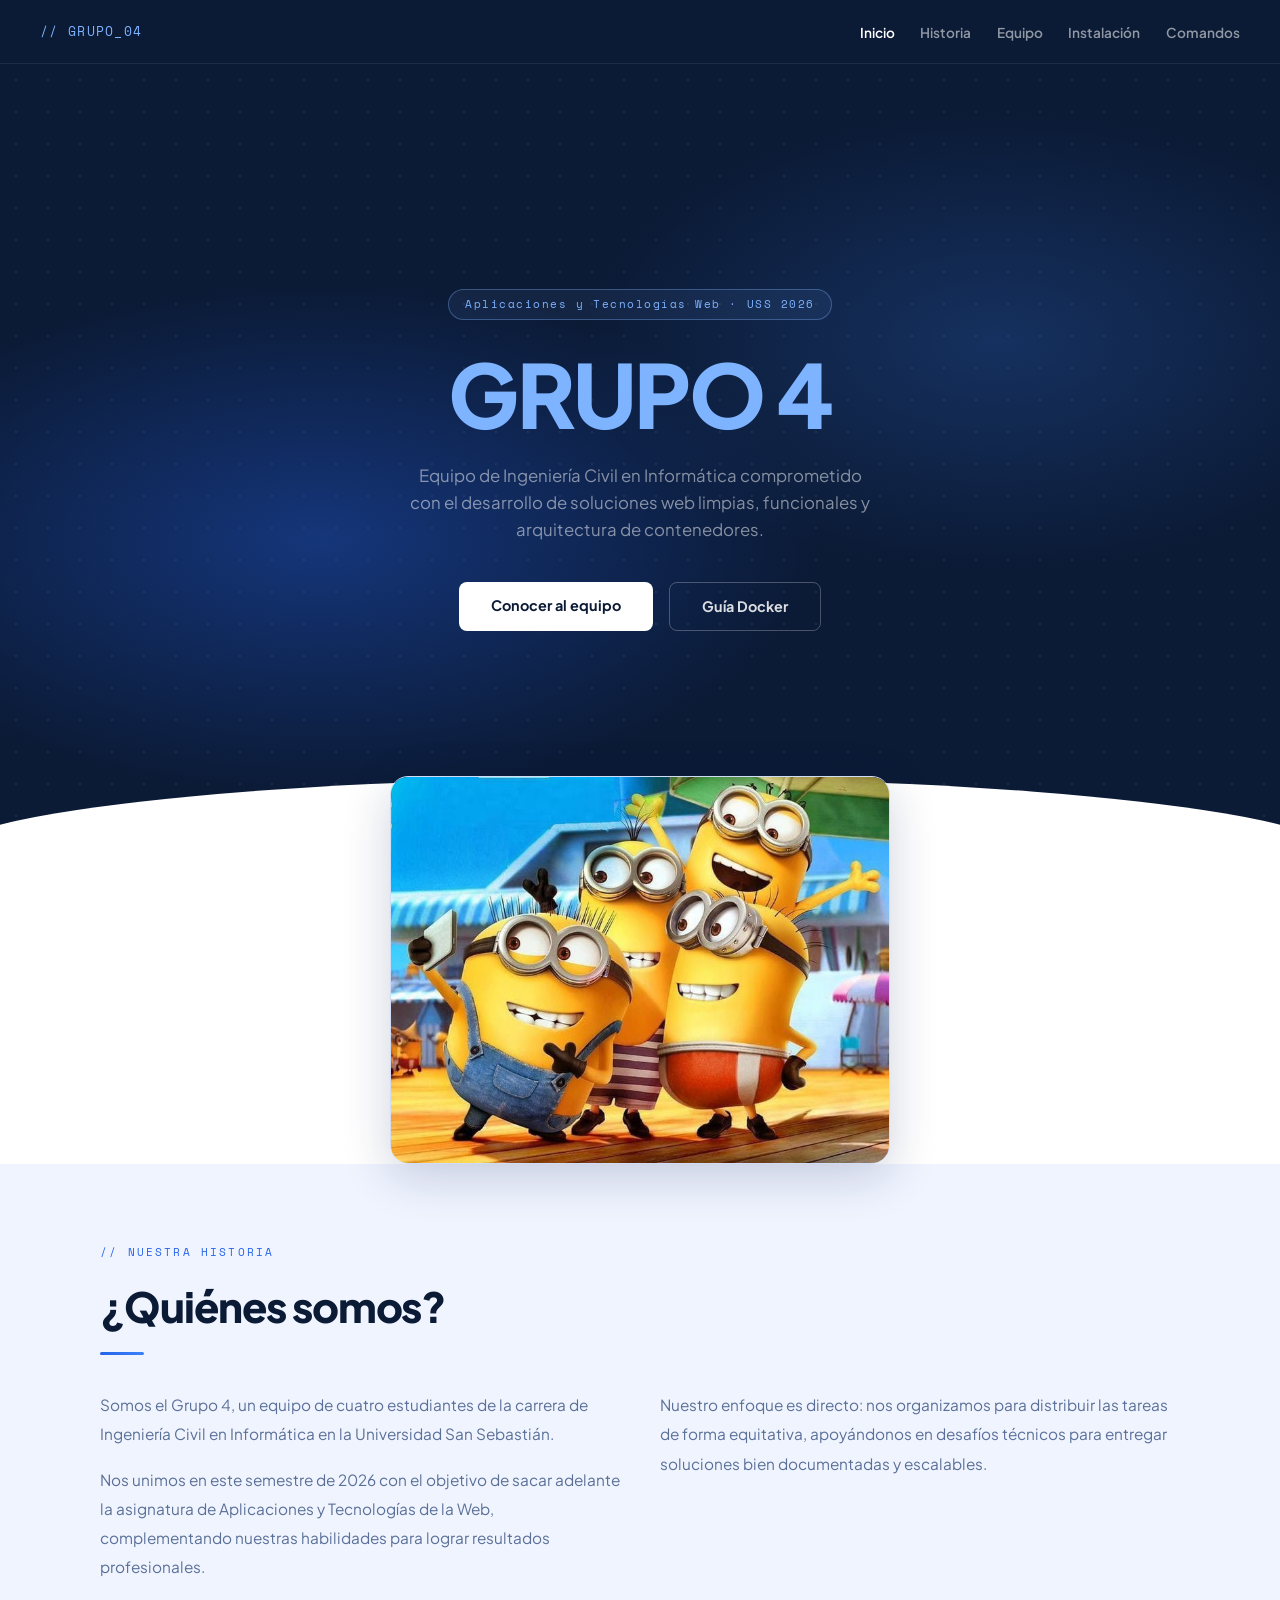
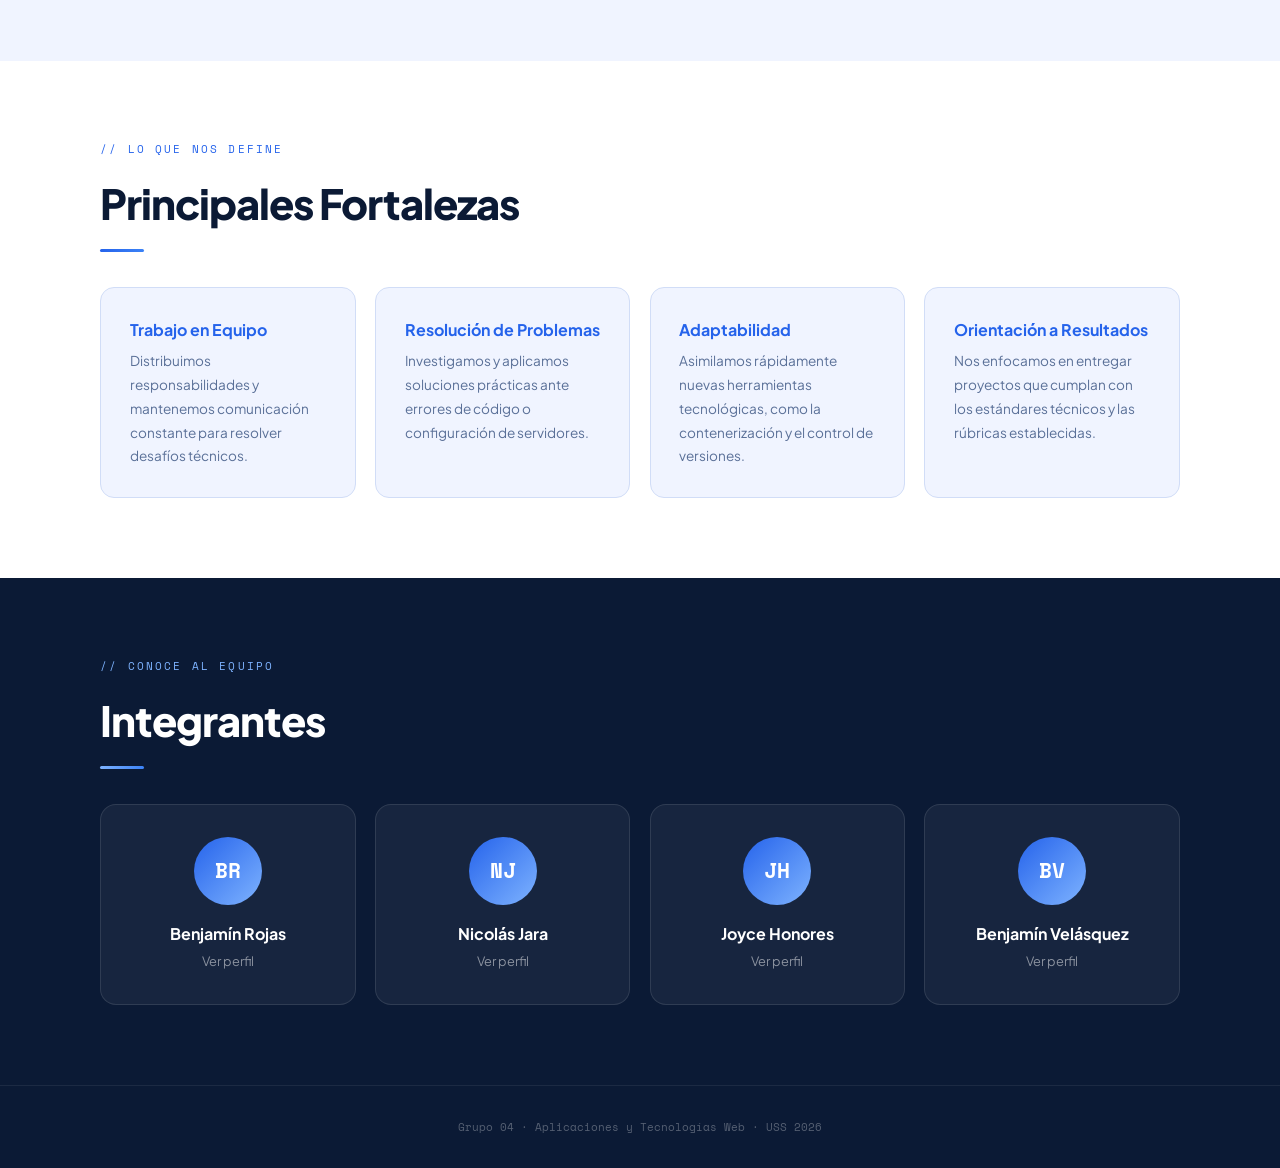
==== docker-lab-web/index.html.html @ 208f200e "Add files via upload" ====
<!DOCTYPE html>
<html lang="es">
<head>
  <meta charset="UTF-8" />
  <meta name="viewport" content="width=device-width, initial-scale=1.0"/>
  <title>Grupo 4 – Aplicaciones y Tecnologías Web</title>
  <link rel="preconnect" href="https://fonts.googleapis.com">
  <link href="https://fonts.googleapis.com/css2?family=Space+Mono:wght@400;700&family=Plus+Jakarta+Sans:wght@400;500;600;700;800&display=swap" rel="stylesheet">
  <link rel="stylesheet" href="css/main.css">
</head>
<body>

  <nav>
    <span class="nav-logo">// GRUPO_04</span>
    <ul class="nav-links">
      <li><a href="index.html" class="active">Inicio</a></li>
      <li><a href="#historia">Historia</a></li>
      <li><a href="#integrantes">Equipo</a></li>
      <li><a href="pages/docker-install.html">Instalación</a></li>
      <li><a href="pages\docker-comands.html.html">Comandos</a></li>
    </ul>
  </nav>

  <section class="hero">
    <div class="hero-grid"></div>
    <div class="hero-glow"></div>
    <div class="hero-inner">
      <span class="badge">Aplicaciones y Tecnologías Web · USS 2026</span>
      <h1><span class="highlight">GRUPO 4</span></h1>
      <p class="hero-sub">Equipo de Ingeniería Civil en Informática comprometido con el desarrollo de soluciones web limpias, funcionales y arquitectura de contenedores.</p>
      <div class="hero-cta">
        <a href="#integrantes" class="btn btn-primary">Conocer al equipo</a>
        <a href="pages/docker-install.html" class="btn btn-ghost">Guía Docker</a>
      </div>
    </div>
  </section>

<div class="photo-section" style="padding: 0 2rem; margin-top: -80px; position: relative; z-index: 10;">
  <div class="team-photo-wrap" style="max-width: 500px; margin: 0 auto; border-radius: 18px; overflow: hidden; box-shadow: 0 12px 48px rgba(15,37,84,0.2);">
    <img src="img\foto-equipo.jpg.jpg" alt="Fotografía Grupo 4" style="width: 100%; height: auto; display: block;">
  </div>
</div>
  <section id="historia">
    <div class="container">
      <p class="section-label">// nuestra historia</p>
      <h2>¿Quiénes somos?</h2>
      <div class="divider"></div>
      <div class="historia-grid">
        <div class="historia-text">
          <p>Somos el Grupo 4, un equipo de cuatro estudiantes de la carrera de Ingeniería Civil en Informática en la Universidad San Sebastián.</p>
          <p>Nos unimos en este semestre de 2026 con el objetivo de sacar adelante la asignatura de Aplicaciones y Tecnologías de la Web, complementando nuestras habilidades para lograr resultados profesionales.</p>
        </div>
        <div class="historia-text">
          <p>Nuestro enfoque es directo: nos organizamos para distribuir las tareas de forma equitativa, apoyándonos en desafíos técnicos para entregar soluciones bien documentadas y escalables.</p>
        </div>
      </div>
    </div>
  </section>

  <section id="fortalezas">
    <div class="container">
      <p class="section-label">// lo que nos define</p>
      <h2>Principales Fortalezas</h2>
      <div class="divider"></div>
      <div class="fortalezas-grid">
        <div class="fortaleza-card">
          <h3>Trabajo en Equipo</h3>
          <p>Distribuimos responsabilidades y mantenemos comunicación constante para resolver desafíos técnicos.</p>
        </div>
        <div class="fortaleza-card">
          <h3>Resolución de Problemas</h3>
          <p>Investigamos y aplicamos soluciones prácticas ante errores de código o configuración de servidores.</p>
        </div>
        <div class="fortaleza-card">
          <h3>Adaptabilidad</h3>
          <p>Asimilamos rápidamente nuevas herramientas tecnológicas, como la contenerización y el control de versiones.</p>
        </div>
        <div class="fortaleza-card">
          <h3>Orientación a Resultados</h3>
          <p>Nos enfocamos en entregar proyectos que cumplan con los estándares técnicos y las rúbricas establecidas.</p>
        </div>
      </div>
    </div>
  </section>

  <section id="integrantes">
    <div class="container">
      <p class="section-label">// conoce al equipo</p>
      <h2>Integrantes</h2>
      <div class="divider"></div>
      <div class="members-grid">
        <a href="pages/benjamin.html" class="member-card">
          <div class="member-avatar">BR</div>
          <h3>Benjamín Rojas</h3>
          <p>Ver perfil</p>
        </a>
        <a href="pages/nicolas.html" class="member-card">
          <div class="member-avatar">NJ</div>
          <h3>Nicolás Jara</h3>
          <p>Ver perfil</p>
        </a>
        <a href="pages/joyce.html" class="member-card">
          <div class="member-avatar">JH</div>
          <h3>Joyce Honores</h3>
          <p>Ver perfil</p>
        </a>
        <a href="pages/benjamin-v.html" class="member-card">
          <div class="member-avatar">BV</div>
          <h3>Benjamín Velásquez</h3>
          <p>Ver perfil</p>
        </a>
      </div>
    </div>
  </section>

  <footer>
    <p>Grupo 04 · Aplicaciones y Tecnologías Web · USS 2026</p>
  </footer>

</body>
<html lang="es">
<head>
  <meta charset="UTF-8" />
  <meta name="viewport" content="width=device-width, initial-scale=1.0"/>
  <title>Instalación Docker – Grupo 4</title>
  <link rel="preconnect" href="https://fonts.googleapis.com">
  <link href="https://fonts.googleapis.com/css2?family=Space+Mono:wght@400;700&family=Plus+Jakarta+Sans:wght@400;500;600;700;800&display=swap" rel="stylesheet">
  <link rel="stylesheet" href="../css/main.css">
  <style>
    /* Estilos específicos para bloques de código que no estaban en main.css */
    pre {
      background: var(--navy-deep);
      color: #7eb3ff;
      padding: 1.5rem;
      border-radius: 12px;
      overflow-x: auto;
      font-family: 'Space Mono', monospace;
      font-size: 0.9rem;
      border: 1px solid rgba(126, 179, 255, 0.2);
      margin: 1.5rem 0;
    }
    .step-number {
      color: var(--accent-bright);
      font-weight: 800;
      margin-right: 10px;
    }
    .install-card {
      background: var(--white);
      border: 1px solid var(--border);
      border-radius: 14px;
      padding: 2rem;
      margin-bottom: 2rem;
    }
  </style>
</head>
<body>
---- docker-lab-web/css/main.css ----
:root {
  --navy-deep:  #0b1a35;
  --navy:       #0f2554;
  --navy-mid:   #1a3a6e;
  --accent:     #2563eb;
  --accent-bright: #3b82f6;
  --white:      #ffffff;
  --off-white:  #f0f4ff;
  --border:     #d1ddf7;
  --text:       #1e2a45;
  --muted:      #5a7098;
}
*, *::before, *::after { box-sizing: border-box; margin: 0; padding: 0; }
html { scroll-behavior: smooth; }
body {
  background: var(--white);
  color: var(--text);
  font-family: 'Plus Jakarta Sans', sans-serif;
  line-height: 1.6;
  overflow-x: hidden;
}

nav {
  position: sticky; top: 0; z-index: 100;
  display: flex; align-items: center; justify-content: space-between;
  padding: 0 2.5rem; height: 64px;
  background: var(--navy-deep);
  border-bottom: 1px solid rgba(255,255,255,.08);
}
.nav-logo { font-family: 'Space Mono', monospace; font-size: .82rem; color: #7eb3ff; letter-spacing: .1em; }
.nav-links { display: flex; gap: 1.6rem; list-style: none; }
.nav-links a { text-decoration: none; font-size: .85rem; font-weight: 600; color: rgba(255,255,255,.55); transition: color .2s; }
.nav-links a:hover, .nav-links a.active { color: #fff; }

.hero {
  position: relative;
  background: var(--navy-deep);
  min-height: 88vh;
  display: flex; align-items: center; justify-content: center;
  text-align: center; padding: 5rem 2rem; overflow: hidden;
}
.hero::after {
  content: ''; position: absolute; bottom: -2px; left: 0; right: 0;
  height: 80px; background: var(--white);
  clip-path: ellipse(55% 100% at 50% 100%);
}
.hero-grid {
  position: absolute; inset: 0;
  background-image: radial-gradient(rgba(255,255,255,.07) 1px, transparent 1px);
  background-size: 32px 32px;
}
.hero-glow {
  position: absolute; inset: 0;
  background:
    radial-gradient(ellipse 60% 50% at 25% 60%, rgba(37,99,235,.38) 0%, transparent 65%),
    radial-gradient(ellipse 50% 45% at 78% 35%, rgba(59,130,246,.22) 0%, transparent 65%);
}
.hero-inner { position: relative; z-index: 1; max-width: 740px; }
.badge {
  font-family: 'Space Mono', monospace; font-size: .68rem; letter-spacing: .14em;
  color: #7eb3ff; border: 1px solid rgba(126,179,255,.35);
  background: rgba(126,179,255,.08); padding: .35rem 1rem; border-radius: 999px;
  margin-bottom: 1.8rem; animation: fadeUp .5s ease both;
  display: inline-block;
}
.hero h1 {
  font-size: clamp(3rem, 8vw, 5.5rem); font-weight: 800;
  line-height: 1.05; letter-spacing: -.03em; color: var(--white);
  animation: fadeUp .6s .08s ease both;
}
.hero h1 .highlight { color: #7eb3ff; }
.hero-sub {
  margin-top: 1.4rem; font-size: 1.05rem; color: rgba(255,255,255,.5);
  max-width: 460px; margin-inline: auto; animation: fadeUp .6s .16s ease both;
}
.hero-cta {
  margin-top: 2.4rem; display: flex; gap: 1rem; justify-content: center;
  flex-wrap: wrap; animation: fadeUp .6s .24s ease both;
}
.btn {
  display: inline-block; padding: .75rem 2rem; border-radius: 8px;
  font-size: .9rem; font-weight: 700; text-decoration: none; transition: transform .2s, box-shadow .2s;
}
.btn-primary { background: var(--white); color: var(--navy-deep); }
.btn-primary:hover { transform: translateY(-2px); box-shadow: 0 8px 28px rgba(0,0,0,.25); }
.btn-ghost { border: 1px solid rgba(255,255,255,.25); color: rgba(255,255,255,.85); background: transparent; }
.btn-ghost:hover { background: rgba(255,255,255,.08); transform: translateY(-2px); }
@keyframes fadeUp { from { opacity:0; transform:translateY(18px); } to { opacity:1; transform:translateY(0); } }

section { padding: 5rem 2rem; }
.container { max-width: 1080px; margin: 0 auto; }
.section-label { font-family: 'Space Mono', monospace; font-size: .68rem; letter-spacing: .2em; color: var(--accent); text-transform: uppercase; margin-bottom: .7rem; }
h2 { font-size: clamp(1.8rem,4vw,2.6rem); font-weight: 800; letter-spacing: -.025em; color: var(--navy-deep); margin-bottom: .8rem; }
.divider { width: 44px; height: 3px; background: linear-gradient(90deg, var(--accent), var(--accent-bright)); border-radius: 2px; margin-bottom: 2.2rem; }

.photo-section { padding: 0 2rem; margin-top: -1rem; }
.team-photo-wrap { max-width: 1080px; margin: 0 auto; border-radius: 18px; border: 1px solid var(--border); overflow: hidden; box-shadow: 0 12px 48px rgba(15,37,84,.1); }
.team-photo-placeholder { width:100%; aspect-ratio:16/5; background:var(--off-white); display:flex; flex-direction:column; align-items:center; justify-content:center; gap:.6rem; color:var(--muted); }
.team-photo-placeholder p { font-family:'Space Mono',monospace; font-size:.72rem; letter-spacing:.08em; }

#historia { background: var(--off-white); }
.historia-grid { display:grid; grid-template-columns:1fr 1fr; gap:2.5rem; margin-top:1rem; }
@media (max-width:680px) { .historia-grid { grid-template-columns:1fr; } }
.historia-text { font-size:.96rem; color:var(--muted); line-height:1.9; }
.historia-text p + p { margin-top:1rem; }
.historia-text strong { color:var(--text); }

#fortalezas { background: var(--white); }
.fortalezas-grid { display:grid; grid-template-columns:repeat(auto-fit,minmax(220px,1fr)); gap:1.2rem; margin-top:.5rem; }
.fortaleza-card { background:var(--off-white); border:1px solid var(--border); border-radius:14px; padding:1.8rem; transition:border-color .25s,transform .25s,box-shadow .25s; }
.fortaleza-card:hover { border-color:var(--accent-bright); transform:translateY(-4px); box-shadow:0 8px 30px rgba(37,99,235,.1); }
.fortaleza-card h3 { font-size:1rem; font-weight:700; margin-bottom:.4rem; color:var(--accent); }
.fortaleza-card p { font-size:.85rem; color:var(--muted); line-height:1.75; }

#integrantes { background: var(--navy-deep); }
#integrantes h2 { color:var(--white); }
#integrantes .section-label { color:#7eb3ff; }
#integrantes .divider { background:linear-gradient(90deg,#7eb3ff,#3b82f6); }
.members-grid { display:grid; grid-template-columns:repeat(auto-fit,minmax(210px,1fr)); gap:1.2rem; margin-top:.5rem; }
.member-card { background:rgba(255,255,255,.05); border:1px solid rgba(255,255,255,.1); border-radius:16px; padding:2rem 1.5rem; text-align:center; text-decoration:none; color:var(--white); transition:background .25s,border-color .25s,transform .25s; display:block; }
.member-card:hover { background:rgba(255,255,255,.1); border-color:#7eb3ff; transform:translateY(-5px); }
.member-avatar { width:68px; height:68px; border-radius:50%; background:linear-gradient(135deg,var(--accent),#7eb3ff); display:flex; align-items:center; justify-content:center; font-weight:800; font-size:1.3rem; color:#fff; margin:0 auto 1rem; font-family:'Space Mono',monospace; }
.member-card h3 { font-size:1rem; font-weight:700; margin-bottom:.3rem; }
.member-card p { font-size:.8rem; color:rgba(255,255,255,.5); }
.member-link-hint { margin-top:.9rem; font-size:.72rem; font-family:'Space Mono',monospace; color:#7eb3ff; opacity:0; transition:opacity .2s; }
.member-card:hover .member-link-hint { opacity:1; }

footer { background:var(--navy-deep); border-top:1px solid rgba(255,255,255,.07); padding:2rem; text-align:center; font-family:'Space Mono',monospace; font-size:.7rem; color:rgba(255,255,255,.3); }
footer span { color:#7eb3ff; }
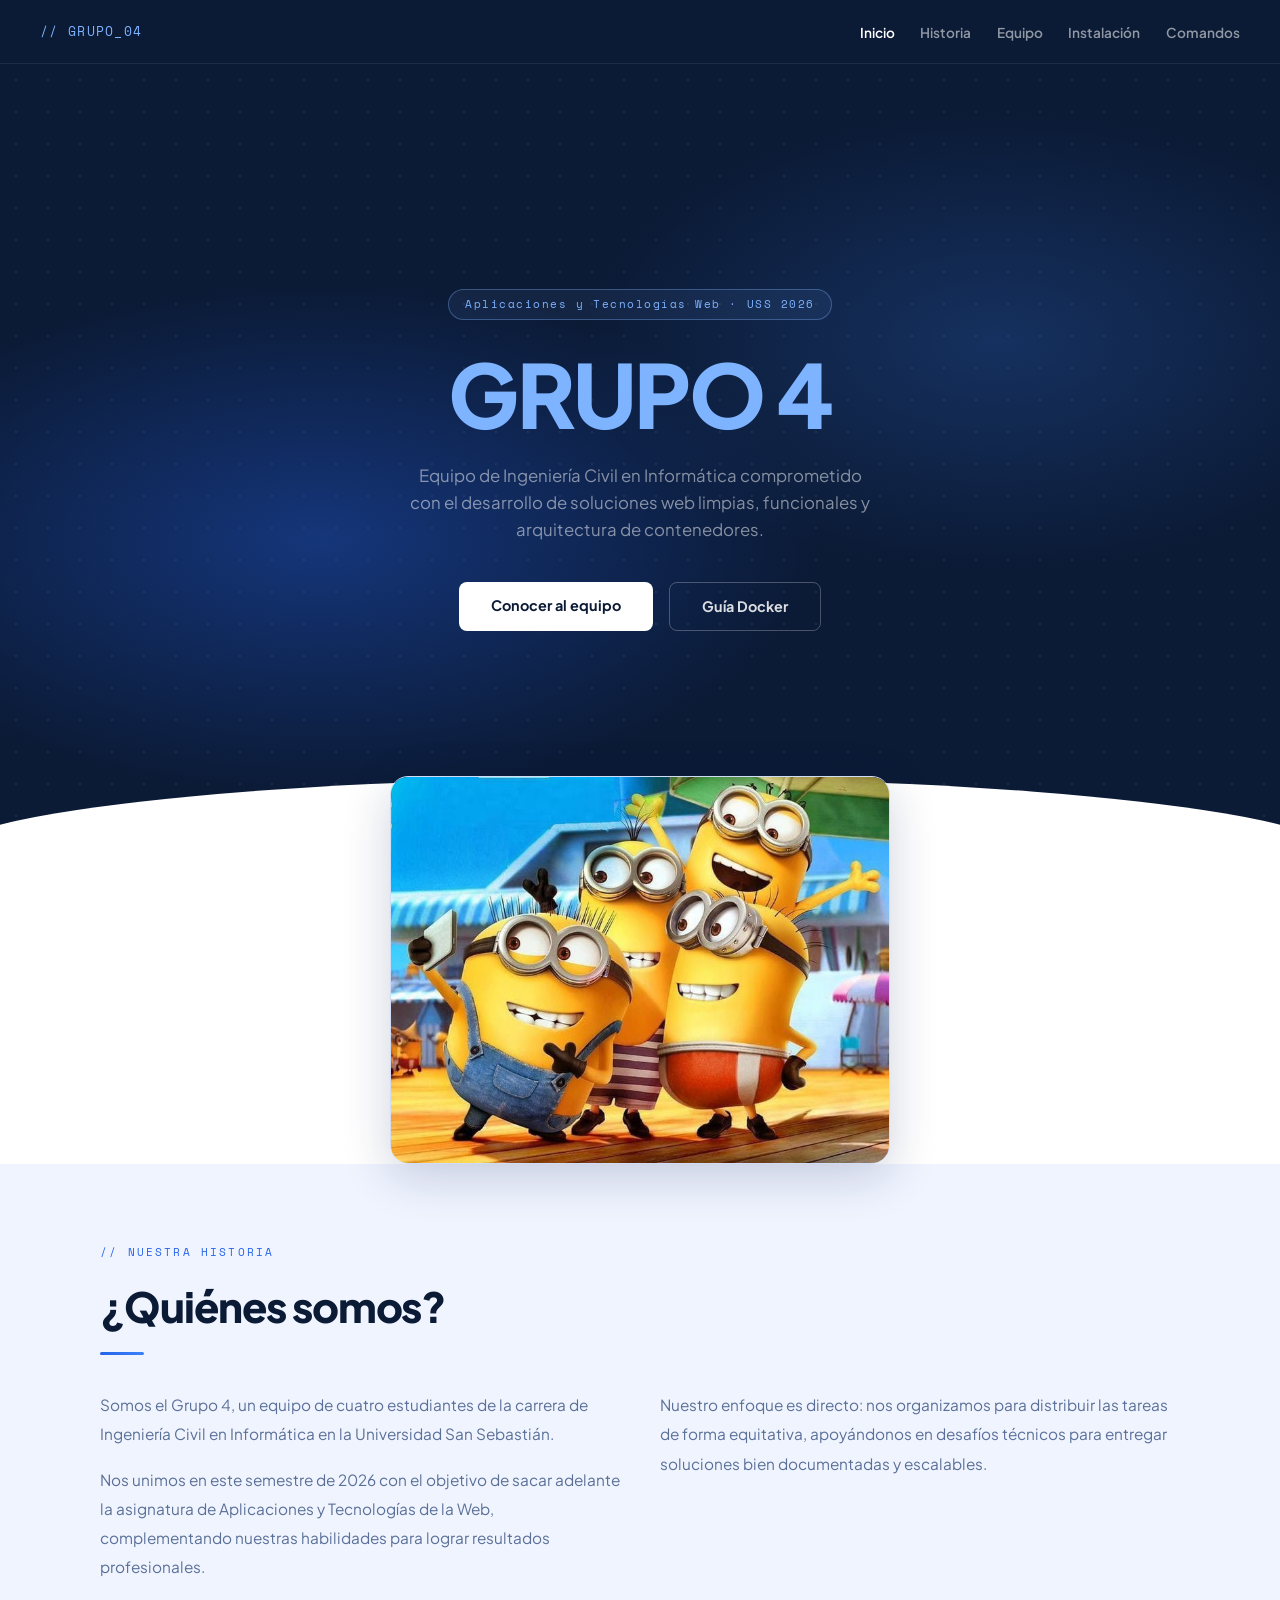
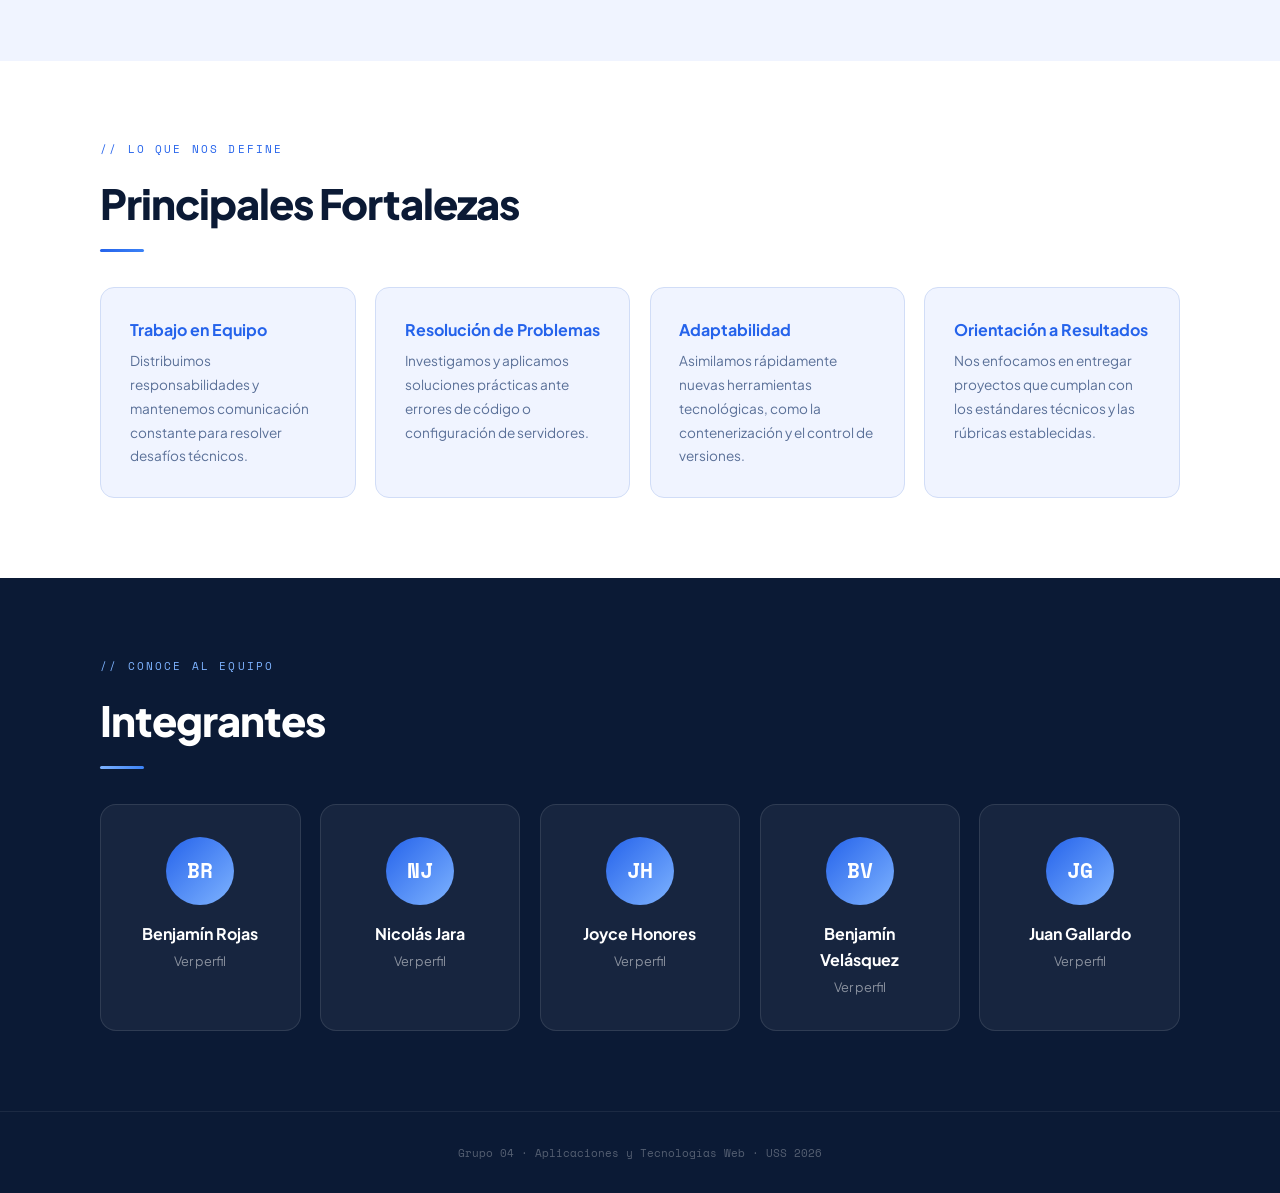
==== commit a73d5311: "Parte de Juan Gallardo" ====
--- a/docker-lab-web/index.html.html
+++ b/docker-lab-web/index.html.html
@@ -109,6 +109,11 @@
           <h3>Benjamín Velásquez</h3>
           <p>Ver perfil</p>
         </a>
+        <a href="pages/juan.html" class="member-card">
+          <div class="member-avatar">JG</div>
+          <h3>Juan Gallardo</h3>
+          <p>Ver perfil</p>
+        </a>
       </div>
     </div>
   </section>
--- a/docker-lab-web/css/main.css
+++ b/docker-lab-web/css/main.css
@@ -1,17 +1,28 @@
 :root {
-  --navy-deep:  #0b1a35;
-  --navy:       #0f2554;
-  --navy-mid:   #1a3a6e;
-  --accent:     #2563eb;
+  --navy-deep: #0b1a35;
+  --navy: #0f2554;
+  --navy-mid: #1a3a6e;
+  --accent: #2563eb;
   --accent-bright: #3b82f6;
-  --white:      #ffffff;
-  --off-white:  #f0f4ff;
-  --border:     #d1ddf7;
-  --text:       #1e2a45;
-  --muted:      #5a7098;
-}
-*, *::before, *::after { box-sizing: border-box; margin: 0; padding: 0; }
-html { scroll-behavior: smooth; }
+  --white: #ffffff;
+  --off-white: #f0f4ff;
+  --border: #d1ddf7;
+  --text: #1e2a45;
+  --muted: #5a7098;
+}
+
+*,
+*::before,
+*::after {
+  box-sizing: border-box;
+  margin: 0;
+  padding: 0;
+}
+
+html {
+  scroll-behavior: smooth;
+}
+
 body {
   background: var(--white);
   color: var(--text);
@@ -21,109 +32,401 @@
 }
 
 nav {
-  position: sticky; top: 0; z-index: 100;
-  display: flex; align-items: center; justify-content: space-between;
-  padding: 0 2.5rem; height: 64px;
+  position: sticky;
+  top: 0;
+  z-index: 100;
+  display: flex;
+  align-items: center;
+  justify-content: space-between;
+  padding: 0 2.5rem;
+  height: 64px;
   background: var(--navy-deep);
-  border-bottom: 1px solid rgba(255,255,255,.08);
-}
-.nav-logo { font-family: 'Space Mono', monospace; font-size: .82rem; color: #7eb3ff; letter-spacing: .1em; }
-.nav-links { display: flex; gap: 1.6rem; list-style: none; }
-.nav-links a { text-decoration: none; font-size: .85rem; font-weight: 600; color: rgba(255,255,255,.55); transition: color .2s; }
-.nav-links a:hover, .nav-links a.active { color: #fff; }
+  border-bottom: 1px solid rgba(255, 255, 255, .08);
+}
+
+.nav-logo {
+  font-family: 'Space Mono', monospace;
+  font-size: .82rem;
+  color: #7eb3ff;
+  letter-spacing: .1em;
+}
+
+.nav-links {
+  display: flex;
+  gap: 1.6rem;
+  list-style: none;
+}
+
+.nav-links a {
+  text-decoration: none;
+  font-size: .85rem;
+  font-weight: 600;
+  color: rgba(255, 255, 255, .55);
+  transition: color .2s;
+}
+
+.nav-links a:hover,
+.nav-links a.active {
+  color: #fff;
+}
 
 .hero {
   position: relative;
   background: var(--navy-deep);
   min-height: 88vh;
-  display: flex; align-items: center; justify-content: center;
-  text-align: center; padding: 5rem 2rem; overflow: hidden;
-}
+  display: flex;
+  align-items: center;
+  justify-content: center;
+  text-align: center;
+  padding: 5rem 2rem;
+  overflow: hidden;
+}
+
 .hero::after {
-  content: ''; position: absolute; bottom: -2px; left: 0; right: 0;
-  height: 80px; background: var(--white);
+  content: '';
+  position: absolute;
+  bottom: -2px;
+  left: 0;
+  right: 0;
+  height: 80px;
+  background: var(--white);
   clip-path: ellipse(55% 100% at 50% 100%);
 }
+
 .hero-grid {
-  position: absolute; inset: 0;
-  background-image: radial-gradient(rgba(255,255,255,.07) 1px, transparent 1px);
+  position: absolute;
+  inset: 0;
+  background-image: radial-gradient(rgba(255, 255, 255, .07) 1px, transparent 1px);
   background-size: 32px 32px;
 }
+
 .hero-glow {
-  position: absolute; inset: 0;
+  position: absolute;
+  inset: 0;
   background:
-    radial-gradient(ellipse 60% 50% at 25% 60%, rgba(37,99,235,.38) 0%, transparent 65%),
-    radial-gradient(ellipse 50% 45% at 78% 35%, rgba(59,130,246,.22) 0%, transparent 65%);
-}
-.hero-inner { position: relative; z-index: 1; max-width: 740px; }
+    radial-gradient(ellipse 60% 50% at 25% 60%, rgba(37, 99, 235, .38) 0%, transparent 65%),
+    radial-gradient(ellipse 50% 45% at 78% 35%, rgba(59, 130, 246, .22) 0%, transparent 65%);
+}
+
+.hero-inner {
+  position: relative;
+  z-index: 1;
+  max-width: 740px;
+}
+
 .badge {
-  font-family: 'Space Mono', monospace; font-size: .68rem; letter-spacing: .14em;
-  color: #7eb3ff; border: 1px solid rgba(126,179,255,.35);
-  background: rgba(126,179,255,.08); padding: .35rem 1rem; border-radius: 999px;
-  margin-bottom: 1.8rem; animation: fadeUp .5s ease both;
+  font-family: 'Space Mono', monospace;
+  font-size: .68rem;
+  letter-spacing: .14em;
+  color: #7eb3ff;
+  border: 1px solid rgba(126, 179, 255, .35);
+  background: rgba(126, 179, 255, .08);
+  padding: .35rem 1rem;
+  border-radius: 999px;
+  margin-bottom: 1.8rem;
+  animation: fadeUp .5s ease both;
   display: inline-block;
 }
+
 .hero h1 {
-  font-size: clamp(3rem, 8vw, 5.5rem); font-weight: 800;
-  line-height: 1.05; letter-spacing: -.03em; color: var(--white);
+  font-size: clamp(3rem, 8vw, 5.5rem);
+  font-weight: 800;
+  line-height: 1.05;
+  letter-spacing: -.03em;
+  color: var(--white);
   animation: fadeUp .6s .08s ease both;
 }
-.hero h1 .highlight { color: #7eb3ff; }
+
+.hero h1 .highlight {
+  color: #7eb3ff;
+}
+
 .hero-sub {
-  margin-top: 1.4rem; font-size: 1.05rem; color: rgba(255,255,255,.5);
-  max-width: 460px; margin-inline: auto; animation: fadeUp .6s .16s ease both;
-}
+  margin-top: 1.4rem;
+  font-size: 1.05rem;
+  color: rgba(255, 255, 255, .5);
+  max-width: 460px;
+  margin-inline: auto;
+  animation: fadeUp .6s .16s ease both;
+}
+
 .hero-cta {
-  margin-top: 2.4rem; display: flex; gap: 1rem; justify-content: center;
-  flex-wrap: wrap; animation: fadeUp .6s .24s ease both;
-}
+  margin-top: 2.4rem;
+  display: flex;
+  gap: 1rem;
+  justify-content: center;
+  flex-wrap: wrap;
+  animation: fadeUp .6s .24s ease both;
+}
+
 .btn {
-  display: inline-block; padding: .75rem 2rem; border-radius: 8px;
-  font-size: .9rem; font-weight: 700; text-decoration: none; transition: transform .2s, box-shadow .2s;
-}
-.btn-primary { background: var(--white); color: var(--navy-deep); }
-.btn-primary:hover { transform: translateY(-2px); box-shadow: 0 8px 28px rgba(0,0,0,.25); }
-.btn-ghost { border: 1px solid rgba(255,255,255,.25); color: rgba(255,255,255,.85); background: transparent; }
-.btn-ghost:hover { background: rgba(255,255,255,.08); transform: translateY(-2px); }
-@keyframes fadeUp { from { opacity:0; transform:translateY(18px); } to { opacity:1; transform:translateY(0); } }
-
-section { padding: 5rem 2rem; }
-.container { max-width: 1080px; margin: 0 auto; }
-.section-label { font-family: 'Space Mono', monospace; font-size: .68rem; letter-spacing: .2em; color: var(--accent); text-transform: uppercase; margin-bottom: .7rem; }
-h2 { font-size: clamp(1.8rem,4vw,2.6rem); font-weight: 800; letter-spacing: -.025em; color: var(--navy-deep); margin-bottom: .8rem; }
-.divider { width: 44px; height: 3px; background: linear-gradient(90deg, var(--accent), var(--accent-bright)); border-radius: 2px; margin-bottom: 2.2rem; }
-
-.photo-section { padding: 0 2rem; margin-top: -1rem; }
-.team-photo-wrap { max-width: 1080px; margin: 0 auto; border-radius: 18px; border: 1px solid var(--border); overflow: hidden; box-shadow: 0 12px 48px rgba(15,37,84,.1); }
-.team-photo-placeholder { width:100%; aspect-ratio:16/5; background:var(--off-white); display:flex; flex-direction:column; align-items:center; justify-content:center; gap:.6rem; color:var(--muted); }
-.team-photo-placeholder p { font-family:'Space Mono',monospace; font-size:.72rem; letter-spacing:.08em; }
-
-#historia { background: var(--off-white); }
-.historia-grid { display:grid; grid-template-columns:1fr 1fr; gap:2.5rem; margin-top:1rem; }
-@media (max-width:680px) { .historia-grid { grid-template-columns:1fr; } }
-.historia-text { font-size:.96rem; color:var(--muted); line-height:1.9; }
-.historia-text p + p { margin-top:1rem; }
-.historia-text strong { color:var(--text); }
-
-#fortalezas { background: var(--white); }
-.fortalezas-grid { display:grid; grid-template-columns:repeat(auto-fit,minmax(220px,1fr)); gap:1.2rem; margin-top:.5rem; }
-.fortaleza-card { background:var(--off-white); border:1px solid var(--border); border-radius:14px; padding:1.8rem; transition:border-color .25s,transform .25s,box-shadow .25s; }
-.fortaleza-card:hover { border-color:var(--accent-bright); transform:translateY(-4px); box-shadow:0 8px 30px rgba(37,99,235,.1); }
-.fortaleza-card h3 { font-size:1rem; font-weight:700; margin-bottom:.4rem; color:var(--accent); }
-.fortaleza-card p { font-size:.85rem; color:var(--muted); line-height:1.75; }
-
-#integrantes { background: var(--navy-deep); }
-#integrantes h2 { color:var(--white); }
-#integrantes .section-label { color:#7eb3ff; }
-#integrantes .divider { background:linear-gradient(90deg,#7eb3ff,#3b82f6); }
-.members-grid { display:grid; grid-template-columns:repeat(auto-fit,minmax(210px,1fr)); gap:1.2rem; margin-top:.5rem; }
-.member-card { background:rgba(255,255,255,.05); border:1px solid rgba(255,255,255,.1); border-radius:16px; padding:2rem 1.5rem; text-align:center; text-decoration:none; color:var(--white); transition:background .25s,border-color .25s,transform .25s; display:block; }
-.member-card:hover { background:rgba(255,255,255,.1); border-color:#7eb3ff; transform:translateY(-5px); }
-.member-avatar { width:68px; height:68px; border-radius:50%; background:linear-gradient(135deg,var(--accent),#7eb3ff); display:flex; align-items:center; justify-content:center; font-weight:800; font-size:1.3rem; color:#fff; margin:0 auto 1rem; font-family:'Space Mono',monospace; }
-.member-card h3 { font-size:1rem; font-weight:700; margin-bottom:.3rem; }
-.member-card p { font-size:.8rem; color:rgba(255,255,255,.5); }
-.member-link-hint { margin-top:.9rem; font-size:.72rem; font-family:'Space Mono',monospace; color:#7eb3ff; opacity:0; transition:opacity .2s; }
-.member-card:hover .member-link-hint { opacity:1; }
-
-footer { background:var(--navy-deep); border-top:1px solid rgba(255,255,255,.07); padding:2rem; text-align:center; font-family:'Space Mono',monospace; font-size:.7rem; color:rgba(255,255,255,.3); }
-footer span { color:#7eb3ff; }+  display: inline-block;
+  padding: .75rem 2rem;
+  border-radius: 8px;
+  font-size: .9rem;
+  font-weight: 700;
+  text-decoration: none;
+  transition: transform .2s, box-shadow .2s;
+}
+
+.btn-primary {
+  background: var(--white);
+  color: var(--navy-deep);
+}
+
+.btn-primary:hover {
+  transform: translateY(-2px);
+  box-shadow: 0 8px 28px rgba(0, 0, 0, .25);
+}
+
+.btn-ghost {
+  border: 1px solid rgba(255, 255, 255, .25);
+  color: rgba(255, 255, 255, .85);
+  background: transparent;
+}
+
+.btn-ghost:hover {
+  background: rgba(255, 255, 255, .08);
+  transform: translateY(-2px);
+}
+
+@keyframes fadeUp {
+  from {
+    opacity: 0;
+    transform: translateY(18px);
+  }
+
+  to {
+    opacity: 1;
+    transform: translateY(0);
+  }
+}
+
+section {
+  padding: 5rem 2rem;
+}
+
+.container {
+  max-width: 1080px;
+  margin: 0 auto;
+}
+
+.section-label {
+  font-family: 'Space Mono', monospace;
+  font-size: .68rem;
+  letter-spacing: .2em;
+  color: var(--accent);
+  text-transform: uppercase;
+  margin-bottom: .7rem;
+}
+
+h2 {
+  font-size: clamp(1.8rem, 4vw, 2.6rem);
+  font-weight: 800;
+  letter-spacing: -.025em;
+  color: var(--navy-deep);
+  margin-bottom: .8rem;
+}
+
+.divider {
+  width: 44px;
+  height: 3px;
+  background: linear-gradient(90deg, var(--accent), var(--accent-bright));
+  border-radius: 2px;
+  margin-bottom: 2.2rem;
+}
+
+.photo-section {
+  padding: 0 2rem;
+  margin-top: -1rem;
+}
+
+.team-photo-wrap {
+  max-width: 1080px;
+  margin: 0 auto;
+  border-radius: 18px;
+  border: 1px solid var(--border);
+  overflow: hidden;
+  box-shadow: 0 12px 48px rgba(15, 37, 84, .1);
+}
+
+.team-photo-placeholder {
+  width: 100%;
+  aspect-ratio: 16/5;
+  background: var(--off-white);
+  display: flex;
+  flex-direction: column;
+  align-items: center;
+  justify-content: center;
+  gap: .6rem;
+  color: var(--muted);
+}
+
+.team-photo-placeholder p {
+  font-family: 'Space Mono', monospace;
+  font-size: .72rem;
+  letter-spacing: .08em;
+}
+
+#historia {
+  background: var(--off-white);
+}
+
+.historia-grid {
+  display: grid;
+  grid-template-columns: 1fr 1fr;
+  gap: 2.5rem;
+  margin-top: 1rem;
+}
+
+@media (max-width:680px) {
+  .historia-grid {
+    grid-template-columns: 1fr;
+  }
+}
+
+.historia-text {
+  font-size: .96rem;
+  color: var(--muted);
+  line-height: 1.9;
+}
+
+.historia-text p+p {
+  margin-top: 1rem;
+}
+
+.historia-text strong {
+  color: var(--text);
+}
+
+#fortalezas {
+  background: var(--white);
+}
+
+.fortalezas-grid {
+  display: grid;
+  grid-template-columns: repeat(auto-fit, minmax(220px, 1fr));
+  gap: 1.2rem;
+  margin-top: .5rem;
+}
+
+.fortaleza-card {
+  background: var(--off-white);
+  border: 1px solid var(--border);
+  border-radius: 14px;
+  padding: 1.8rem;
+  transition: border-color .25s, transform .25s, box-shadow .25s;
+}
+
+.fortaleza-card:hover {
+  border-color: var(--accent-bright);
+  transform: translateY(-4px);
+  box-shadow: 0 8px 30px rgba(37, 99, 235, .1);
+}
+
+.fortaleza-card h3 {
+  font-size: 1rem;
+  font-weight: 700;
+  margin-bottom: .4rem;
+  color: var(--accent);
+}
+
+.fortaleza-card p {
+  font-size: .85rem;
+  color: var(--muted);
+  line-height: 1.75;
+}
+
+#integrantes {
+  background: var(--navy-deep);
+}
+
+#integrantes h2 {
+  color: var(--white);
+}
+
+#integrantes .section-label {
+  color: #7eb3ff;
+}
+
+#integrantes .divider {
+  background: linear-gradient(90deg, #7eb3ff, #3b82f6);
+}
+
+.members-grid {
+  display: grid;
+  grid-template-columns: repeat(auto-fit, minmax(200px, 1fr));
+  gap: 1.2rem;
+  margin-top: .5rem;
+}
+
+.member-card {
+  background: rgba(255, 255, 255, .05);
+  border: 1px solid rgba(255, 255, 255, .1);
+  border-radius: 16px;
+  padding: 2rem 1.5rem;
+  text-align: center;
+  text-decoration: none;
+  color: var(--white);
+  transition: background .25s, border-color .25s, transform .25s;
+  display: block;
+}
+
+.member-card:hover {
+  background: rgba(255, 255, 255, .1);
+  border-color: #7eb3ff;
+  transform: translateY(-5px);
+}
+
+.member-avatar {
+  width: 68px;
+  height: 68px;
+  border-radius: 50%;
+  background: linear-gradient(135deg, var(--accent), #7eb3ff);
+  display: flex;
+  align-items: center;
+  justify-content: center;
+  font-weight: 800;
+  font-size: 1.3rem;
+  color: #fff;
+  margin: 0 auto 1rem;
+  font-family: 'Space Mono', monospace;
+}
+
+.member-card h3 {
+  font-size: 1rem;
+  font-weight: 700;
+  margin-bottom: .3rem;
+}
+
+.member-card p {
+  font-size: .8rem;
+  color: rgba(255, 255, 255, .5);
+}
+
+.member-link-hint {
+  margin-top: .9rem;
+  font-size: .72rem;
+  font-family: 'Space Mono', monospace;
+  color: #7eb3ff;
+  opacity: 0;
+  transition: opacity .2s;
+}
+
+.member-card:hover .member-link-hint {
+  opacity: 1;
+}
+
+footer {
+  background: var(--navy-deep);
+  border-top: 1px solid rgba(255, 255, 255, .07);
+  padding: 2rem;
+  text-align: center;
+  font-family: 'Space Mono', monospace;
+  font-size: .7rem;
+  color: rgba(255, 255, 255, .3);
+}
+
+footer span {
+  color: #7eb3ff;
+}
